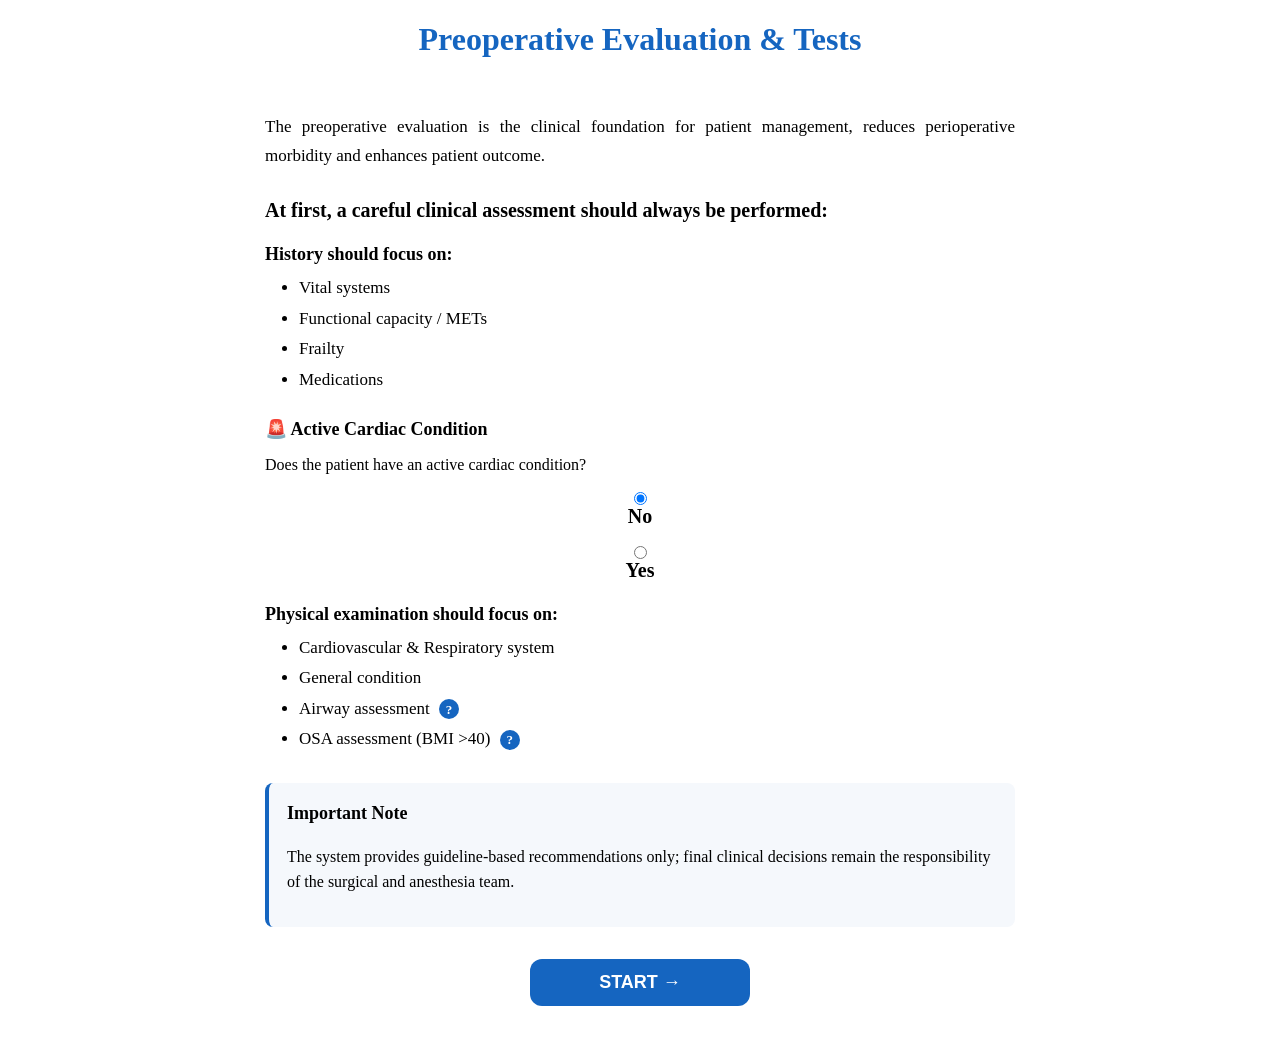
==== index.html @ 054efa8f "Update index.html" ====
<!DOCTYPE html>
<html lang="en">
<head>
    <meta charset="UTF-8">
    <meta name="viewport" content="width=device-width, initial-scale=1.0">

    <title>Preoperative Evaluation & Tests </title>

    <link rel="stylesheet" href="style.css">

    <style>
        .intro-card {
            max-width: 750px;
            margin: auto;
            padding: 28px 32px;
        }

        .intro-text {
            font-size: 17px;
            line-height: 1.7;
            text-align: justify;
        }

        .intro-card h2 {
            font-size: 20px;
            margin-top: 28px;
        }

        .intro-card h3 {
            font-size: 18px;
            margin-top: 22px;
            margin-bottom: 8px;
        }

        .intro-list {
            margin: 8px 0 18px 24px;
            padding-left: 10px;
            line-height: 1.8;
            font-size: 17px;
        }

        .important-note {
            margin-top: 28px;
            padding: 16px 18px;
            border-left: 4px solid #1565c0;
            background: #f5f8fc;
            border-radius: 8px;
            line-height: 1.6;
        }

        .important-note strong {
            font-size: 18px;
        }

        .help {
            display: inline-flex;
            align-items: center;
            justify-content: center;
            width: 20px;
            height: 20px;
            margin-left: 5px;
            border-radius: 50%;
            background: #1565c0;
            color: white;
            font-size: 13px;
            font-weight: bold;
            cursor: pointer;
        }

        #startBtn {
            display: block;
            margin: 32px auto 5px auto;
            min-width: 220px;
            padding: 13px 25px;
            font-size: 18px;
            font-weight: bold;
            cursor: pointer;
        }
    </style>
</head>

<body>

<div class="container">

    <h1>Preoperative Evaluation & Tests</h1>

    <div class="card intro-card">

        <p class="intro-text">
            The preoperative evaluation is the clinical foundation for patient management, 
            reduces perioperative morbidity and enhances patient outcome.
        </p>


        <h2>
            At first, a careful clinical assessment should always be performed:
        </h2>


        <h3>History should focus on:</h3>

        <ul class="intro-list">
            <li>Vital systems</li>
            <li>Functional capacity / METs</li>
            <li>Frailty</li>
            <li>Medications</li>
        </ul>
<!-- ==========================================
     ACTIVE CARDIAC CONDITION
     ========================================== -->

<div class="active-cardiac-box">

    <h3>
        🚨 Active Cardiac Condition
    </h3>

    <p class="cardiac-question">
        Does the patient have an active cardiac condition?
    </p>

    <div class="cardiac-choice">

        <label>
            <input
                type="radio"
                name="activeCardiac"
                value="no"
                checked
            >
            No
        </label>

        <label>
            <input
                type="radio"
                name="activeCardiac"
                value="yes"
            >
            Yes
        </label>

    </div>


    <div
        id="activeCardiacOptions"
        style="display:none;"
    >

        <label>
            <input
                type="checkbox"
                name="activeCardiacType"
                value="acs"
            >
            Acute Coronary Syndrome (ACS)
        </label>

        <label>
            <input
                type="checkbox"
                name="activeCardiacType"
                value="arrhythmia"
            >
            Unstable / Symptomatic Arrhythmia
        </label>

        <label>
            <input
                type="checkbox"
                name="activeCardiacType"
                value="heartFailure"
            >
            Decompensated Heart Failure
        </label>

        <label>
            <input
                type="checkbox"
                name="activeCardiacType"
                value="other"
            >
            Other Unstable Cardiac Condition
        </label>

    </div>

</div>

        <h3>Physical examination should focus on:</h3>

        <ul class="intro-list">

            <li>
                Cardiovascular & Respiratory system
            </li>

            <li>
                General condition
            </li>

            <li>
                Airway assessment
                <span
                    class="help"
                    onclick="showAirwayHelp()"
                    title="Airway Assessment"
                >?</span>
            </li>

            <li>
                OSA assessment (BMI &gt;40)
                <span
                    class="help"
                    onclick="showOSAHelp()"
                    title="STOP-BANG"
                >?</span>
            </li>

        </ul>


        <div class="important-note">

            <strong>Important Note</strong>

            <p>
                The system provides guideline-based recommendations only;
                final clinical decisions remain the responsibility of the
                surgical and anesthesia team.
            </p>

        </div>


        <button
            type="button"
            id="startBtn"
        >
            START →
        </button>

    </div>

</div>


<script>

function showAirwayHelp() {

    alert(
`Airway Assessment

A systematic airway assessment should include:

• Mallampati classification
• Mouth opening
• Thyromental distance
• Neck mobility
• Dentition
• Jaw protrusion
• Facial and mandibular abnormalities
• Previous difficult airway or intubation history`
    );

}


function showOSAHelp() {

    alert(
`OSA Screening – STOP-BANG

S – Snoring
T – Tiredness
O – Observed apnea
P – High blood Pressure
B – BMI >35 kg/m²
A – Age >50 years
N – Neck circumference >40 cm
G – Gender male

STOP-BANG is a screening tool and does not by itself establish a diagnosis of OSA.`
    );

}


document
    .getElementById("startBtn")
    .addEventListener("click", function () {

        window.location.href = "patient.html";

    });

</script>

</body>
</html>
---- style.css ----
.card-header{
    text-align:center;
    margin-bottom:25px;
}

.card-header h2{
    margin:0;
    color:#1565c0;
    font-size:24px;
}
.card label{
    text-align:center;
    display:block;
    margin-top:18px;
    margin-bottom:8px;
    font-size:20px;
    font-weight:600;
}
h1{
    text-align: center;
    font-size: 32px;
    color: #1565c0;
    margin-bottom: 10px;
}
.subtitle{
    text-align:center;
    font-size:22px;
    font-weight:600;
    color:#555;
    margin-bottom:25px;
}
input,
select,
.select-btn{
    width:70%;
    display:block;
    margin:0 auto;
    padding:12px;
    border:1px solid #cfd8dc;
    border-radius:10px;
    box-sizing:border-box;
    font-size:16px;
    background:#fff;
}
.radio-group{
    justify-content:center;
    display:flex;
    gap:30px;
    align-items:center;
}
.multi-select{
    position:relative;
    margin-bottom:20px;
}

.select-btn{
    display:flex;
    justify-content:space-between;
    align-items:center;
    cursor:pointer;
}

.dropdown{
    position:absolute;
    top:100%;
    left:0;
    right:0;
    background:#fff;
    border:1px solid #cfd8dc;
    border-radius:10px;
    margin-top:6px;
    max-height:260px;
    overflow-y:auto;
    display:none;
    z-index:1000;
    box-shadow:0 8px 20px rgba(0,0,0,.15);
}

.dropdown label{
    display:flex;
    align-items:center;
    gap:10px;
    padding:10px 15px;
    margin:0;
    font-size:18px;
    font-weight:400;
}
.dropdown input[type="checkbox"]{
    width:18px;
    height:18px;
    margin:0;
    flex-shrink:0;
}
.dropdown label:hover{
    background:#f5f5f5;
}
button{

display:block;

width:220px;

margin:35px auto;

padding:15px 25px;

background:#1565c0;

color:white;

border:none;

border-radius:12px;

font-size:22px;

font-weight:bold;

cursor:pointer;

transition:0.3s;

}
button:hover{

background:#0d47a1;

transform:scale(1.03);

}
.button-group{

display:flex;

justify-content:center;

gap:30px;

margin-top:35px;

}

.button-group button{

width:180px;

font-size:20px;

padding:14px;

}
.help{
    display:inline-flex;
    justify-content:center;
    align-items:center;
    width:24px;
    height:24px;
    margin-left:8px;
    border-radius:50%;
    background:#1565c0;
    color:white;
    font-size:18px;
    font-weight:900;
    cursor:pointer;
}
.help:hover{
    color:#0d47a1;
}
/* ==========================================
   Comorbidities
   ========================================== */

.comorbidities-grid {
    display: grid;
    grid-template-columns: repeat(2, 1fr);
    gap: 12px;
    margin-top: 20px;
}

.condition-box {
    display: flex;
    align-items: center;
    gap: 10px;
    border: 1px solid #ccc;
    border-radius: 8px;
    padding: 10px 14px;
    width: 80%;
    cursor: pointer;
    background: #fff;
}

.condition-box input {
    width: 18px;
    height: 18px;
    margin: 0;
}

.condition-box span {
    font-size: 16px;
    font-weight: 600;
}
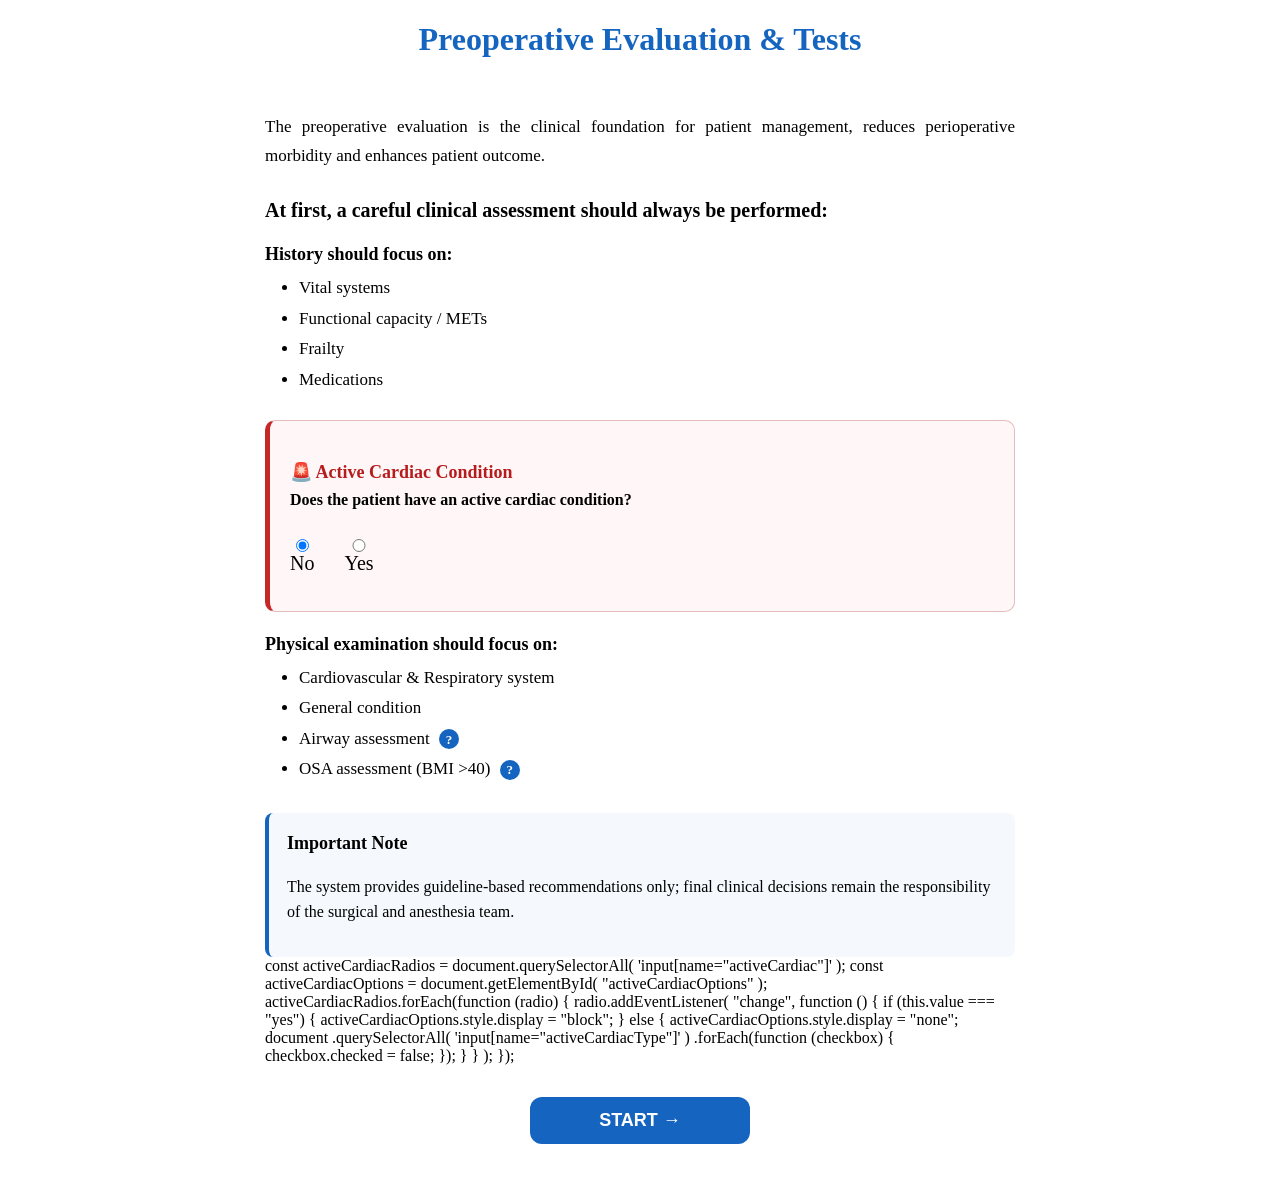
==== commit 2610b413: "Update index.html" ====
--- a/index.html
+++ b/index.html
@@ -233,7 +233,49 @@
             </p>
 
         </div>
-
+const activeCardiacRadios =
+    document.querySelectorAll(
+        'input[name="activeCardiac"]'
+    );
+
+const activeCardiacOptions =
+    document.getElementById(
+        "activeCardiacOptions"
+    );
+
+
+activeCardiacRadios.forEach(function (radio) {
+
+    radio.addEventListener(
+        "change",
+        function () {
+
+            if (this.value === "yes") {
+
+                activeCardiacOptions.style.display =
+                    "block";
+
+            } else {
+
+                activeCardiacOptions.style.display =
+                    "none";
+
+                document
+                    .querySelectorAll(
+                        'input[name="activeCardiacType"]'
+                    )
+                    .forEach(function (checkbox) {
+
+                        checkbox.checked = false;
+
+                    });
+
+            }
+
+        }
+    );
+
+});
 
         <button
             type="button"
--- a/style.css
+++ b/style.css
@@ -199,3 +199,71 @@
     font-size: 16px;
     font-weight: 600;
 }
+.active-cardiac-box {
+
+    margin-top: 24px;
+    padding: 18px 20px;
+
+    background: #fff7f7;
+
+    border: 1px solid #e5bcbc;
+
+    border-left: 5px solid #c62828;
+
+    border-radius: 10px;
+
+}
+
+.active-cardiac-box h3 {
+
+    margin-top: 0;
+
+    color: #b71c1c;
+
+}
+
+.cardiac-question {
+
+    margin: 8px 0 12px;
+
+    font-weight: 600;
+
+}
+
+.cardiac-choice {
+
+    display: flex;
+
+    gap: 30px;
+
+    margin-bottom: 10px;
+
+}
+
+.cardiac-choice label {
+
+    font-weight: normal;
+
+}
+
+#activeCardiacOptions {
+
+    margin-top: 12px;
+
+    padding: 12px;
+
+    background: #ffffff;
+
+    border-radius: 8px;
+
+}
+
+#activeCardiacOptions label {
+
+    display: block;
+
+    margin: 9px 0;
+
+    font-weight: normal;
+
+}
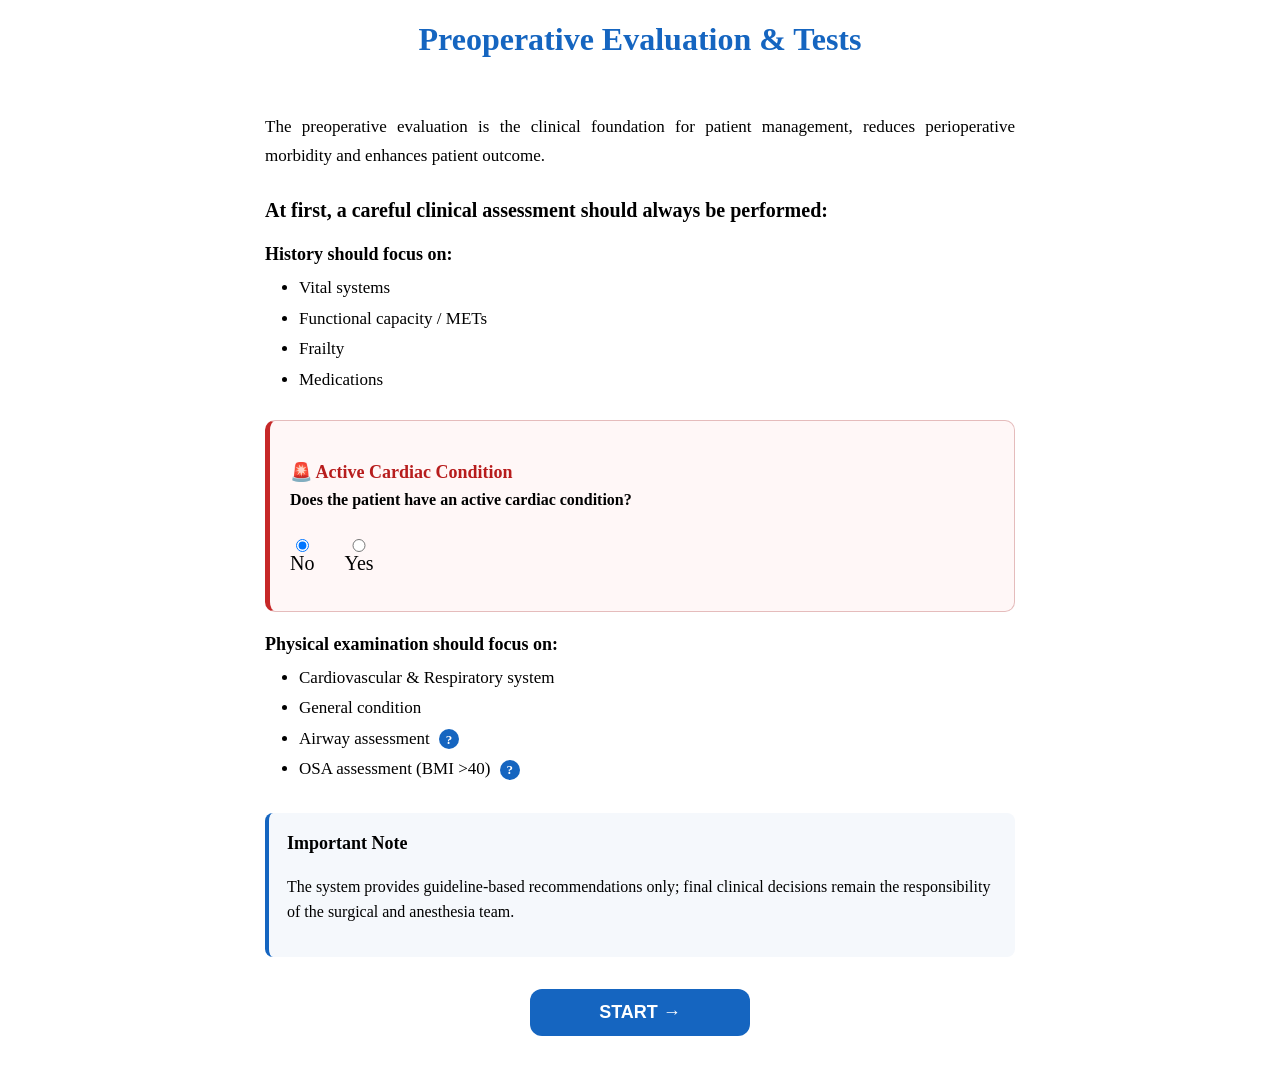
==== commit 85e45025: "Update index.html" ====
--- a/index.html
+++ b/index.html
@@ -233,50 +233,6 @@
             </p>
 
         </div>
-const activeCardiacRadios =
-    document.querySelectorAll(
-        'input[name="activeCardiac"]'
-    );
-
-const activeCardiacOptions =
-    document.getElementById(
-        "activeCardiacOptions"
-    );
-
-
-activeCardiacRadios.forEach(function (radio) {
-
-    radio.addEventListener(
-        "change",
-        function () {
-
-            if (this.value === "yes") {
-
-                activeCardiacOptions.style.display =
-                    "block";
-
-            } else {
-
-                activeCardiacOptions.style.display =
-                    "none";
-
-                document
-                    .querySelectorAll(
-                        'input[name="activeCardiacType"]'
-                    )
-                    .forEach(function (checkbox) {
-
-                        checkbox.checked = false;
-
-                    });
-
-            }
-
-        }
-    );
-
-});
-
         <button
             type="button"
             id="startBtn"
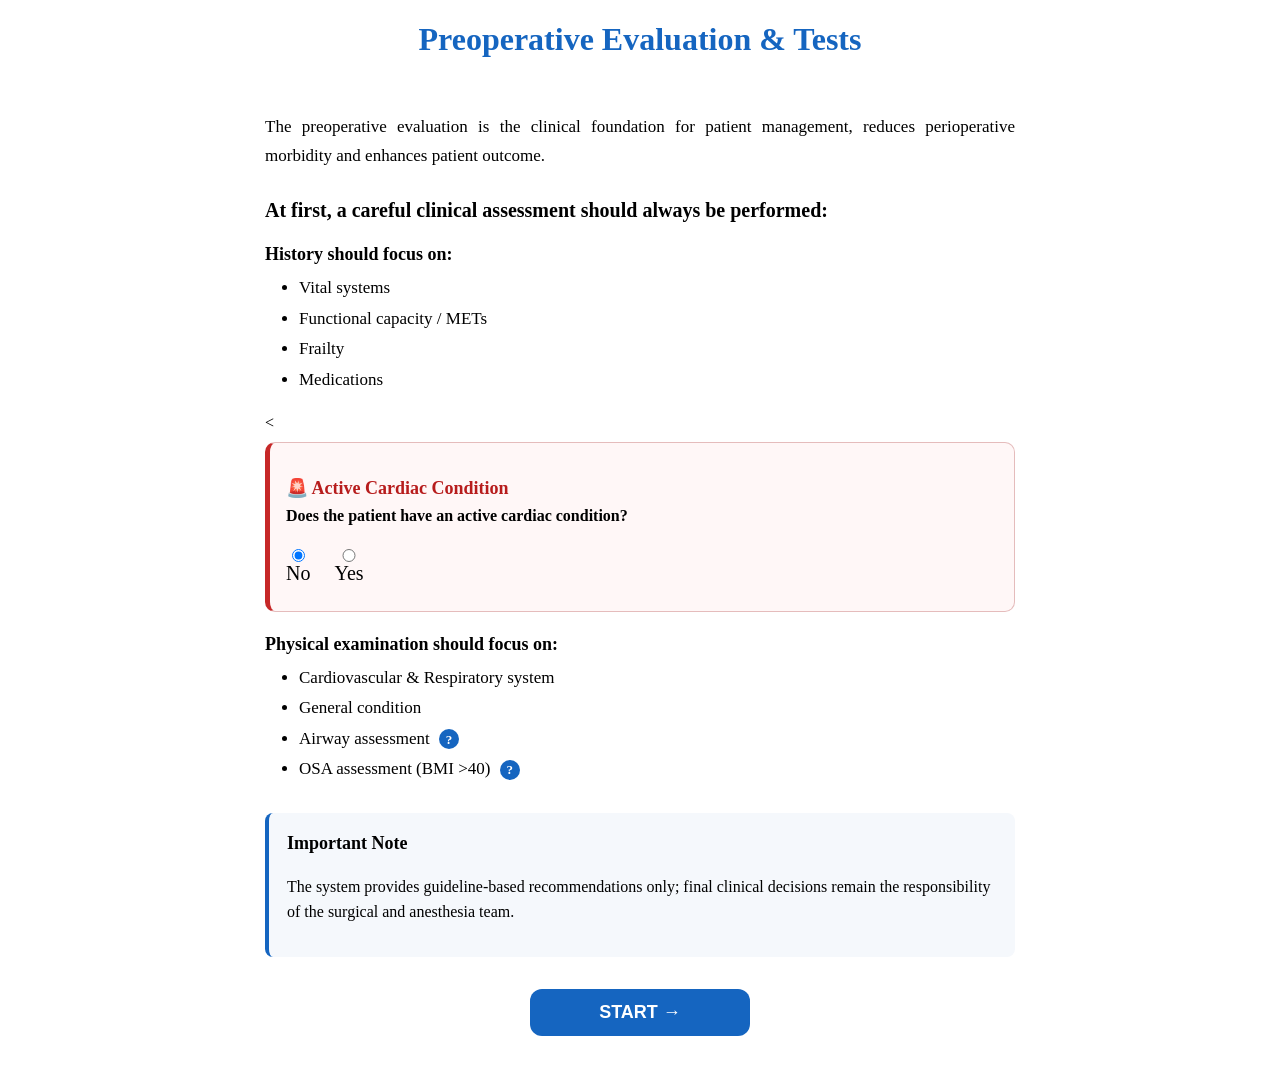
==== commit b70272f7: "Update index.html" ====
--- a/index.html
+++ b/index.html
@@ -6,6 +6,13 @@
 
     <title>Preoperative Evaluation & Tests </title>
 
+    <meta name="theme-color" content="#1f7a6b">
+<meta name="apple-mobile-web-app-capable" content="yes">
+<meta name="apple-mobile-web-app-status-bar-style" content="default">
+<meta name="apple-mobile-web-app-title" content="Preop Tests">
+
+<link rel="apple-touch-icon" href="./icon-512.png">
+<link rel="manifest" href="./manifest.json">
     <link rel="stylesheet" href="style.css">
 
     <style>
@@ -106,7 +113,7 @@
             <li>Frailty</li>
             <li>Medications</li>
         </ul>
-<!-- ==========================================
+<<!-- ==========================================
      ACTIVE CARDIAC CONDITION
      ========================================== -->
 
@@ -143,52 +150,50 @@
 
     </div>
 
-
     <div
         id="activeCardiacOptions"
         style="display:none;"
     >
 
-        <label>
+        <label class="cardiac-disease-row">
+            <span>Acute Coronary Syndrome (ACS)</span>
             <input
                 type="checkbox"
                 name="activeCardiacType"
                 value="acs"
             >
-            Acute Coronary Syndrome (ACS)
-        </label>
-
-        <label>
+        </label>
+
+        <label class="cardiac-disease-row">
+            <span>Unstable / Symptomatic Arrhythmia</span>
             <input
                 type="checkbox"
                 name="activeCardiacType"
                 value="arrhythmia"
             >
-            Unstable / Symptomatic Arrhythmia
-        </label>
-
-        <label>
+        </label>
+
+        <label class="cardiac-disease-row">
+            <span>Decompensated Heart Failure</span>
             <input
                 type="checkbox"
                 name="activeCardiacType"
                 value="heartFailure"
             >
-            Decompensated Heart Failure
-        </label>
-
-        <label>
+        </label>
+
+        <label class="cardiac-disease-row">
+            <span>Other Unstable Cardiac Condition</span>
             <input
                 type="checkbox"
                 name="activeCardiacType"
                 value="other"
             >
-            Other Unstable Cardiac Condition
         </label>
 
     </div>
 
 </div>
-
         <h3>Physical examination should focus on:</h3>
 
         <ul class="intro-list">
@@ -245,57 +250,6 @@
 </div>
 
 
-<script>
-
-function showAirwayHelp() {
-
-    alert(
-`Airway Assessment
-
-A systematic airway assessment should include:
-
-• Mallampati classification
-• Mouth opening
-• Thyromental distance
-• Neck mobility
-• Dentition
-• Jaw protrusion
-• Facial and mandibular abnormalities
-• Previous difficult airway or intubation history`
-    );
-
-}
-
-
-function showOSAHelp() {
-
-    alert(
-`OSA Screening – STOP-BANG
-
-S – Snoring
-T – Tiredness
-O – Observed apnea
-P – High blood Pressure
-B – BMI >35 kg/m²
-A – Age >50 years
-N – Neck circumference >40 cm
-G – Gender male
-
-STOP-BANG is a screening tool and does not by itself establish a diagnosis of OSA.`
-    );
-
-}
-
-
-document
-    .getElementById("startBtn")
-    .addEventListener("click", function () {
-
-        window.location.href = "patient.html";
-
-    });
-
-</script>
-
+ <script src="index.js"></script>
 </body>
 </html>
--- a/style.css
+++ b/style.css
@@ -201,8 +201,8 @@
 }
 .active-cardiac-box {
 
-    margin-top: 24px;
-    padding: 18px 20px;
+    margin-top: 10px;
+    padding: 12px 16px;
 
     background: #fff7f7;
 
@@ -217,6 +217,7 @@
 .active-cardiac-box h3 {
 
     margin-top: 0;
+    margin-bottom: 6px;
 
     color: #b71c1c;
 
@@ -224,7 +225,7 @@
 
 .cardiac-question {
 
-    margin: 8px 0 12px;
+    margin: 4px 0 6px;
 
     font-weight: 600;
 
@@ -234,9 +235,9 @@
 
     display: flex;
 
-    gap: 30px;
-
-    margin-bottom: 10px;
+    gap: 24px;
+
+    margin-bottom: 6px;
 
 }
 
@@ -248,9 +249,8 @@
 
 #activeCardiacOptions {
 
-    margin-top: 12px;
-
-    padding: 12px;
+    margin-top: 8px;
+    padding: 8px 12px;
 
     background: #ffffff;
 
@@ -260,10 +260,75 @@
 
 #activeCardiacOptions label {
 
-    display: block;
-
-    margin: 9px 0;
-
-    font-weight: normal;
-
-}
+    display: flex;
+
+    align-items: center;
+
+    margin: 5px 0;
+
+    font-weight: 600;
+
+    color: #b71c1c;
+
+}
+
+
+/* ================================
+   Active Cardiac Alert
+   ================================ */
+
+.active-cardiac-alert {
+
+    margin-bottom: 12px;
+
+    padding: 12px 15px;
+
+    background: #fff5f5;
+
+    border: 2px solid #c62828;
+
+    border-left: 6px solid #c62828;
+
+    border-radius: 10px;
+
+}
+
+.active-cardiac-alert h2 {
+
+    margin-top: 0;
+    margin-bottom: 6px;
+
+    color: #b71c1c;
+
+    font-size: 21px;
+
+}
+
+.active-cardiac-alert p {
+
+    line-height: 1.4;
+
+    margin: 5px 0;
+
+}
+
+.clinical-action {
+
+    margin-top: 8px;
+
+    padding: 10px 12px;
+
+    background: #ffffff;
+
+    border-radius: 8px;
+
+}
+
+.clinical-action h3 {
+
+    margin-top: 0;
+    margin-bottom: 5px;
+
+    color: #b71c1c;
+
+}
